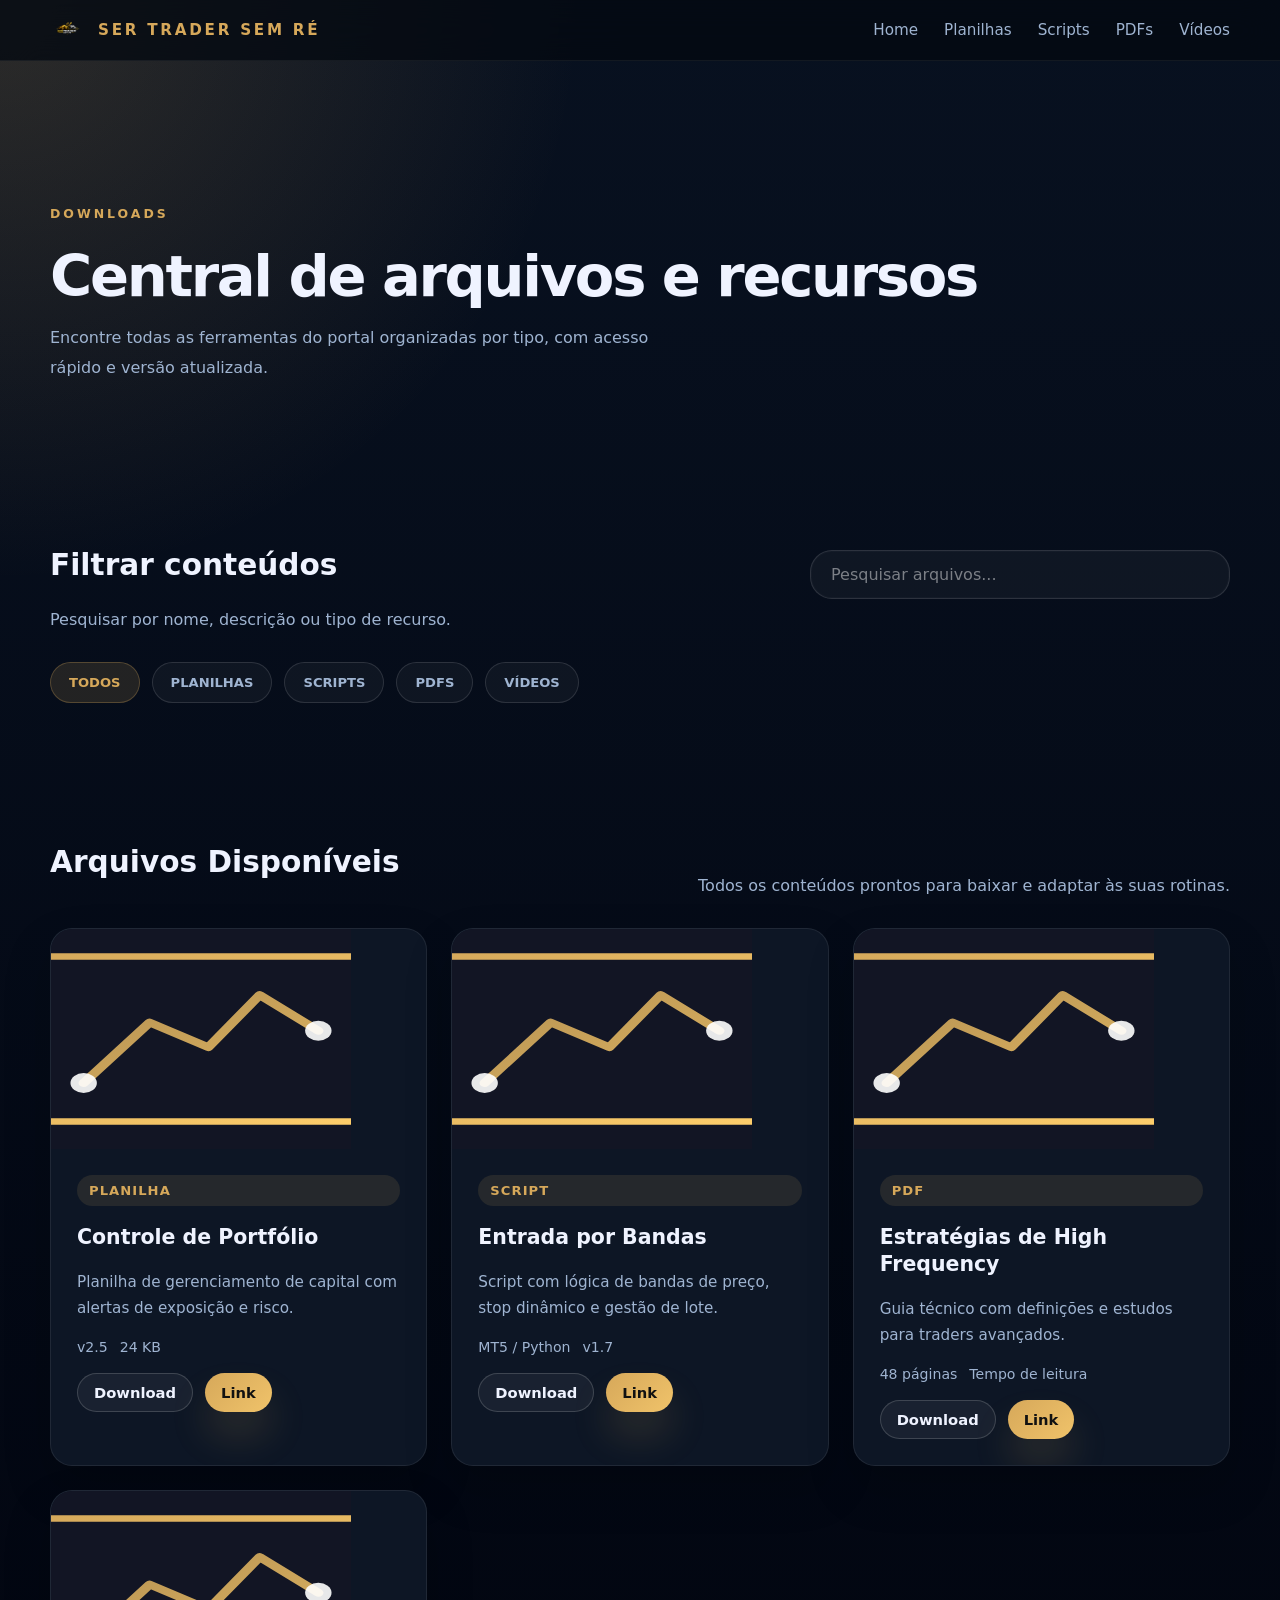
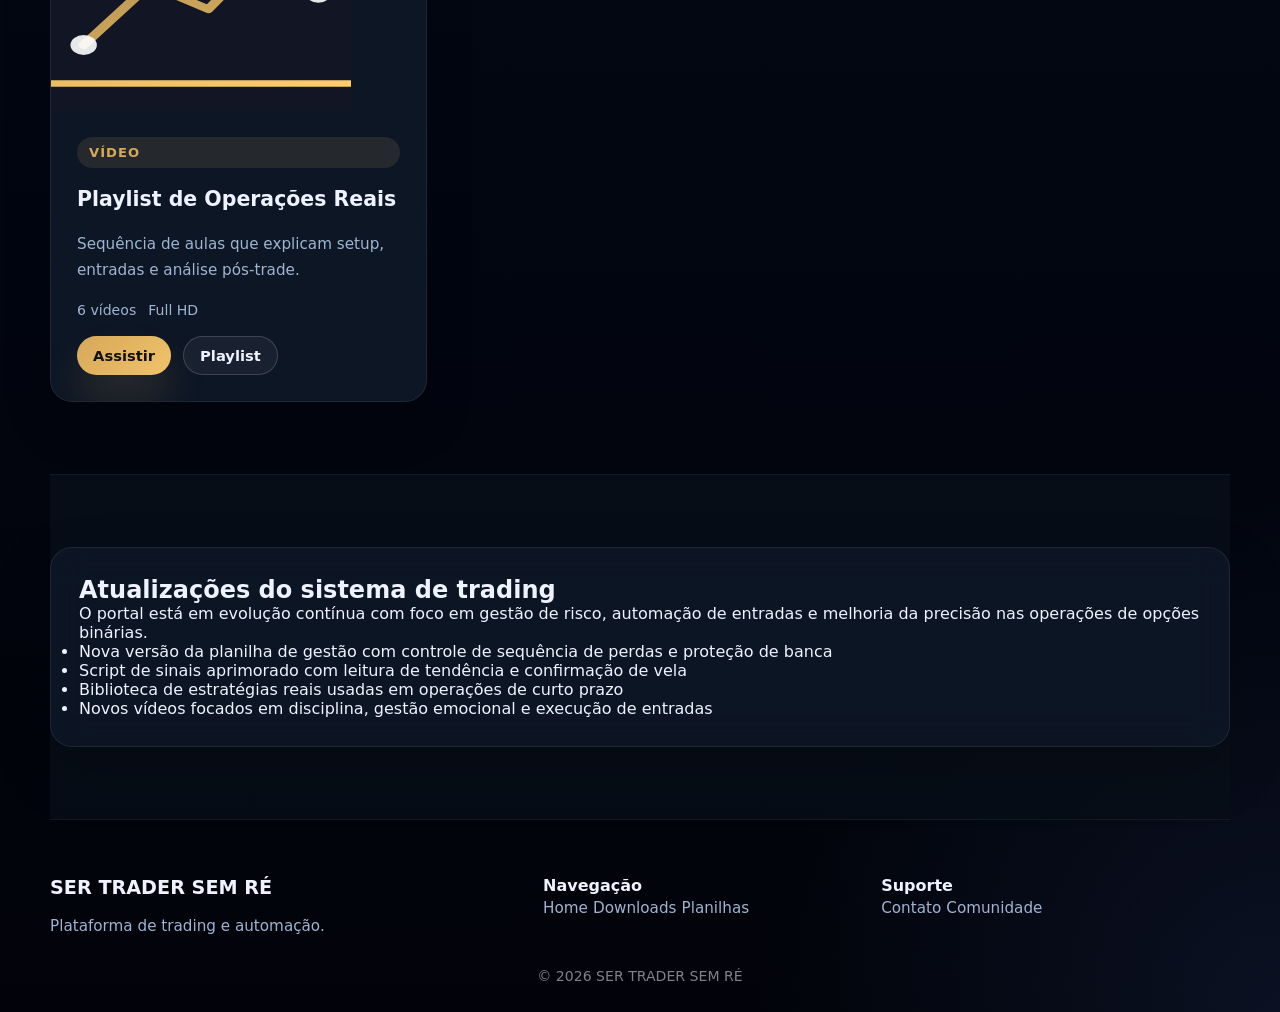
==== downloads.html @ d23b492a "Initial commit: projeto pagina de download" ====
<!DOCTYPE html>
<html lang="pt-BR">
<head>
  <meta charset="UTF-8">
  <meta name="viewport" content="width=device-width, initial-scale=1.0">
  <title>Downloads | SER TRADER SEM RÉ</title>
  <link rel="icon" href="assets/img/logo.png">
  <link rel="stylesheet" href="assets/css/style.css">
</head>
<body>
  <div id="loader" class="loader">
    <div class="spinner"></div>
  </div>
  <!-- Atualize apenas os href="#" para os links reais de download e tutorial. -->

  <header class="topbar">
    <div class="container header-inner">
      <a href="index.html" class="brand"><img src="assets/img/logo.png" alt="Logo" class="logo-header"> SER TRADER SEM RÉ</a>
      <nav class="navbar" id="navbar">
        <a href="index.html">Home</a>
        <a href="planilhas.html">Planilhas</a>
        <a href="scripts.html">Scripts</a>
        <a href="pdfs.html">PDFs</a>
        <a href="videos.html">Vídeos</a>
      </nav>
      <button class="menu-toggle" onclick="toggleMenu()" aria-label="Abrir menu">☰</button>
    </div>
  </header>

  <main>
    <section class="section container page-intro">
      <span class="eyebrow">Downloads</span>
      <h1>Central de arquivos e recursos</h1>
      <p>Encontre todas as ferramentas do portal organizadas por tipo, com acesso rápido e versão atualizada.</p>
    </section>

    <section class="section container" id="searchArea">
      <div class="section-title-row">
        <div>
          <h2>Filtrar conteúdos</h2>
          <p>Pesquisar por nome, descrição ou tipo de recurso.</p>
        </div>
        <input id="searchInput" type="search" placeholder="Pesquisar arquivos..." oninput="filterCards()">
      </div>
      <div class="category-chips" id="categoryChips">
        <button class="chip active" data-filter="all" onclick="setCategory('all')">Todos</button>
        <button class="chip" data-filter="planilha" onclick="setCategory('planilha')">Planilhas</button>
        <button class="chip" data-filter="script" onclick="setCategory('script')">Scripts</button>
        <button class="chip" data-filter="pdf" onclick="setCategory('pdf')">PDFs</button>
        <button class="chip" data-filter="video" onclick="setCategory('video')">Vídeos</button>
      </div>
    </section>

    <section class="section container">
      <div class="section-title-row">
        <h2>Arquivos Disponíveis</h2>
        <p>Todos os conteúdos prontos para baixar e adaptar às suas rotinas.</p>
      </div>
      <div class="grid card-grid">
        <article class="card" data-category="planilha">
          <img src="assets/img/placeholder.svg" alt="Planilha de lucro" class="card-img">
          <div class="card-body">
            <span class="tag">Planilha</span>
            <h3>Controle de Portfólio</h3>
            <p>Planilha de gerenciamento de capital com alertas de exposição e risco.</p>
            <ul class="card-meta">
              <li>v2.5</li>
              <li>24 KB</li>
            </ul>
            <div class="card-actions">
              <a href="#" class="btn btn-outline small">Download</a>
              <a href="#" class="btn btn-gold small">Link</a>
            </div>
          </div>
        </article>

        <article class="card" data-category="script">
          <img src="assets/img/placeholder.svg" alt="Script automatizado" class="card-img">
          <div class="card-body">
            <span class="tag">Script</span>
            <h3>Entrada por Bandas</h3>
            <p>Script com lógica de bandas de preço, stop dinâmico e gestão de lote.</p>
            <ul class="card-meta">
              <li>MT5 / Python</li>
              <li>v1.7</li>
            </ul>
            <div class="card-actions">
              <a href="#" class="btn btn-outline small">Download</a>
              <a href="#" class="btn btn-gold small">Link</a>
            </div>
          </div>
        </article>

        <article class="card" data-category="pdf">
          <img src="assets/img/placeholder.svg" alt="Manual PDF" class="card-img">
          <div class="card-body">
            <span class="tag">PDF</span>
            <h3>Estratégias de High Frequency</h3>
            <p>Guia técnico com definições e estudos para traders avançados.</p>
            <ul class="card-meta">
              <li>48 páginas</li>
              <li>Tempo de leitura</li>
            </ul>
            <div class="card-actions">
              <a href="#" class="btn btn-outline small">Download</a>
              <a href="#" class="btn btn-gold small">Link</a>
            </div>
          </div>
        </article>

        <article class="card" data-category="video">
          <img src="assets/img/placeholder.svg" alt="Canal de vídeos" class="card-img">
          <div class="card-body">
            <span class="tag">Vídeo</span>
            <h3>Playlist de Operações Reais</h3>
            <p>Sequência de aulas que explicam setup, entradas e análise pós-trade.</p>
            <ul class="card-meta">
              <li>6 vídeos</li>
              <li>Full HD</li>
            </ul>
            <div class="card-actions">
              <a href="videos.html" class="btn btn-gold small">Assistir</a>
              <a href="#" class="btn btn-outline small">Playlist</a>
            </div>
          </div>
        </article>
      </div>
    </section>

   <section class="section section-dark container updates-panel">
  <div class="glass-panel">
    <h2>Atualizações do sistema de trading</h2>
    <p>O portal está em evolução contínua com foco em gestão de risco, automação de entradas e melhoria da precisão nas operações de opções binárias.</p>

    <ul>
      <li>Nova versão da planilha de gestão com controle de sequência de perdas e proteção de banca</li>
      <li>Script de sinais aprimorado com leitura de tendência e confirmação de vela</li>
      <li>Biblioteca de estratégias reais usadas em operações de curto prazo</li>
      <li>Novos vídeos focados em disciplina, gestão emocional e execução de entradas</li>
    </ul>
  </div>
</section>
  </main>

  <button id="topButton" class="back-to-top" onclick="scrollToTop()" aria-label="Voltar ao topo">↑</button>

<div id="footer"></div>

<script>
fetch("footer.html")
  .then(res => res.text())
  .then(data => {
    document.getElementById("footer").innerHTML = data;
  });
</script>

  <script src="assets/js/script.js"></script>
</body>
</html>
---- assets/css/style.css ----
﻿:root {
  --bg: #040911;
  --surface: rgba(15, 24, 40, 0.94);
  --surface-2: rgba(8, 11, 20, 0.98);
  --surface-soft: rgba(18, 30, 48, 0.88);
  --text: #eff3ff;
  --muted: #9fb4d1;
  --accent: #d6a85a;
  --accent-2: #f0c36a;
  --border: rgba(255, 255, 255, 0.08);
  --shadow: 0 24px 72px rgba(0, 0, 0, 0.28);
}

* {
  margin: 0;
  padding: 0;
  box-sizing: border-box;
}

html {
  scroll-behavior: smooth;
}

body {
  font-family: Inter, system-ui, -apple-system, BlinkMacSystemFont, 'Segoe UI', sans-serif;
  color: var(--text);
  min-height: 100vh;
  background: radial-gradient(circle at top left, rgba(214, 168, 90, 0.18), transparent 20%),
              radial-gradient(circle at bottom right, rgba(63, 103, 179, 0.14), transparent 18%),
              linear-gradient(180deg, #081120 0%, #020611 65%, #02030a 100%);
}

::selection {
  background: rgba(214, 168, 90, 0.24);
  color: #fff;
}

img {
  display: block;
  max-width: 100%;
}

a {
  color: inherit;
  text-decoration: none;
}

button,
input,
select {
  font: inherit;
}

button {
  cursor: pointer;
}

.container {
  width: min(1180px, 94%);
  margin: 0 auto;
}

.topbar {
  position: sticky;
  top: 0;
  width: 100%;
  z-index: 60;
  background: rgba(4, 9, 17, 0.78);
  border-bottom: 1px solid rgba(255, 255, 255, 0.06);
  backdrop-filter: blur(18px);
}

.topbar.shadow {
  box-shadow: 0 14px 45px rgba(0, 0, 0, 0.18);
}

.header-inner {
  display: flex;
  align-items: center;
  justify-content: space-between;
  gap: 20px;
  padding: 18px 0;
}

.brand {
  display: inline-flex;
  align-items: center;
  gap: 12px;
  font-weight: 700;
  letter-spacing: 0.18em;
  text-transform: uppercase;
  color: var(--accent);
  font-size: 0.95rem;
}

.logo-header {
  width: 36px;
  height: auto;
}

.navbar {
  display: flex;
  gap: 26px;
  align-items: center;
}

.navbar.show {
  display: block;
  position: absolute;
  right: 20px;
  top: 74px;
  width: calc(100% - 40px);
  background: rgba(8, 14, 28, 0.96);
  border: 1px solid rgba(255, 255, 255, 0.08);
  border-radius: 18px;
  padding: 20px;
}

.navbar.show a {
  display: block;
  margin-bottom: 10px;
}

.navbar a {
  color: var(--muted);
  font-size: 0.95rem;
  transition: color 0.25s ease, transform 0.25s ease;
}

.navbar a:hover,
.navbar a:focus-visible {
  color: var(--accent);
  transform: translateY(-1px);
}

.menu-toggle {
  display: none;
  border: 1px solid var(--border);
  background: rgba(255, 255, 255, 0.04);
  color: var(--text);
  border-radius: 14px;
  padding: 10px 14px;
  transition: background 0.25s ease, border-color 0.25s ease;
}

.menu-toggle:hover,
.menu-toggle:focus-visible {
  background: rgba(214, 168, 90, 0.12);
  border-color: rgba(214, 168, 90, 0.24);
}

main {
  padding-top: 70px;
}

.section {
  padding: 72px 0;
}

.section-dark {
  background: rgba(8, 14, 24, 0.86);
  border-top: 1px solid rgba(255, 255, 255, 0.05);
  border-bottom: 1px solid rgba(255, 255, 255, 0.05);
}

.hero {
  padding: 92px 0 78px;
}

.hero-grid {
  display: grid;
  grid-template-columns: 1.45fr 0.95fr;
  gap: 44px;
  align-items: center;
}

.hero-copy {
  max-width: 700px;
}

.eyebrow {
  display: inline-flex;
  margin-bottom: 18px;
  font-size: 0.78rem;
  font-weight: 700;
  letter-spacing: 0.24em;
  text-transform: uppercase;
  color: var(--accent);
}

.hero-copy h1,
.page-intro h1 {
  font-size: clamp(3rem, 4.5vw, 4.8rem);
  line-height: 0.98;
  letter-spacing: -0.04em;
}

.hero-copy p,
.page-intro p,
.section-title-row p {
  margin-top: 24px;
  max-width: 620px;
  color: var(--muted);
  font-size: 1rem;
  line-height: 1.82;
}

.hero-actions {
  display: flex;
  flex-wrap: wrap;
  gap: 14px;
  margin-top: 34px;
}

.page-intro {
  margin-bottom: 24px;
}

.page-intro .eyebrow {
  margin-bottom: 16px;
}

.page-intro h1 {
  margin-top: 12px;
}

.page-intro p {
  margin-top: 18px;
}

.btn {
  display: inline-flex;
  align-items: center;
  justify-content: center;
  gap: 10px;
  padding: 14px 24px;
  border-radius: 999px;
  font-weight: 700;
  transition: transform 0.24s ease, box-shadow 0.24s ease, background 0.24s ease;
}

.btn:hover,
.btn:focus-visible {
  transform: translateY(-2px);
}

.btn-gold {
  color: #111;
  background: linear-gradient(135deg, var(--accent), var(--accent-2));
  box-shadow: 0 24px 38px rgba(214, 168, 90, 0.16);
}

.btn-outline {
  border: 1px solid rgba(255, 255, 255, 0.16);
  color: var(--text);
  background: rgba(255, 255, 255, 0.05);
}

.btn-full {
  width: 100%;
}

.btn.small {
  padding: 10px 16px;
  font-size: 0.92rem;
}

.glass-card,
.glass-panel,
.card,
.stat-card,
.highlight-card,
.footer-grid > div,
.about-points .point,
input[type="search"],
.chip {
  border-radius: 22px;
}

.glass-card,
.glass-panel {
  background: rgba(15, 24, 40, 0.76);
  border: 1px solid rgba(255, 255, 255, 0.08);
  box-shadow: 0 24px 60px rgba(0, 0, 0, 0.18);
  backdrop-filter: blur(18px);
  padding: 28px;
}

.highlight-card {
  display: grid;
  gap: 18px;
}

.highlight-card .label,
.video-block .label {
  text-transform: uppercase;
  color: var(--accent);
  letter-spacing: 0.18em;
  font-size: 0.78rem;
}

.highlight-card h2,
.feature-grid h2,
.video-block h2 {
  font-size: 1.9rem;
  line-height: 1.12;
}

.highlight-card p,
.video-block p,
.feature-grid p {
  color: var(--muted);
  line-height: 1.72;
}

.stats-row {
  display: grid;
  gap: 16px;
  grid-template-columns: repeat(2, minmax(0, 1fr));
}

.stats-row div {
  background: rgba(255, 255, 255, 0.04);
  border: 1px solid rgba(255, 255, 255, 0.06);
  padding: 18px 20px;
  border-radius: 18px;
}

.stats-row span {
  display: block;
  color: var(--muted);
  font-size: 0.88rem;
  margin-bottom: 8px;
}

.stats-row strong {
  display: block;
  font-size: 1.1rem;
}

.section-title-row {
  display: flex;
  align-items: flex-start;
  justify-content: space-between;
  gap: 22px;
  flex-wrap: wrap;
  margin-bottom: 28px;
}

.section-title-row h2 {
  font-size: clamp(1.85rem, 2.3vw, 2.4rem);
  line-height: 1.05;
}

.section-title-row p {
  max-width: 620px;
}

.search-row {
  display: flex;
  justify-content: space-between;
  gap: 24px;
  flex-wrap: wrap;
  align-items: center;
  margin-bottom: 24px;
}

input[type="search"] {
  min-width: 320px;
  max-width: 420px;
  width: 100%;
  outline: none;
  border: 1px solid rgba(255, 255, 255, 0.12);
  background: rgba(255, 255, 255, 0.04);
  color: var(--text);
  padding: 14px 20px;
  box-shadow: inset 0 0 0 1px rgba(255, 255, 255, 0.02);
}

input[type="search"]::placeholder {
  color: rgba(255, 255, 255, 0.45);
}

.category-chips {
  display: flex;
  flex-wrap: wrap;
  gap: 12px;
}

.chip {
  border: 1px solid rgba(255, 255, 255, 0.12);
  background: rgba(255, 255, 255, 0.04);
  color: var(--muted);
  padding: 12px 18px;
  text-transform: uppercase;
  font-size: 0.82rem;
  font-weight: 700;
  transition: background 0.24s ease, border-color 0.24s ease, color 0.24s ease;
}

.chip:hover,
.chip.active {
  background: rgba(214, 168, 90, 0.14);
  border-color: rgba(214, 168, 90, 0.28);
  color: var(--accent);
}

.grid {
  display: grid;
  gap: 24px;
}

.card-grid {
  grid-template-columns: repeat(3, minmax(0, 1fr));
}

.card {
  background: rgba(15, 24, 40, 0.92);
  border: 1px solid rgba(255, 255, 255, 0.08);
  box-shadow: 0 22px 48px rgba(0, 0, 0, 0.18);
  overflow: hidden;
  transition: transform 0.3s ease, border-color 0.3s ease, box-shadow 0.3s ease;
}

.card:hover {
  transform: translateY(-6px);
  border-color: rgba(214, 168, 90, 0.26);
  box-shadow: 0 30px 70px rgba(0, 0, 0, 0.22);
}

.card-img {
  height: 220px;
  object-fit: cover;
  transition: transform 0.3s ease;
}

.card:hover .card-img {
  transform: scale(1.03);
}

.card-body {
  padding: 26px;
  display: grid;
  gap: 18px;
}

.tag {
  display: inline-flex;
  padding: 8px 12px;
  border-radius: 999px;
  background: rgba(214, 168, 90, 0.12);
  color: var(--accent);
  font-size: 0.82rem;
  font-weight: 700;
  letter-spacing: 0.08em;
  text-transform: uppercase;
}

.card h3 {
  font-size: 1.28rem;
  line-height: 1.32;
}

.card p {
  color: var(--muted);
  font-size: 0.95rem;
  line-height: 1.72;
}

.card-meta {
  display: flex;
  flex-wrap: wrap;
  gap: 12px;
  list-style: none;
  color: var(--muted);
  font-size: 0.88rem;
}

.card-actions {
  display: flex;
  flex-wrap: wrap;
  gap: 12px;
}

.stats-grid {
  grid-template-columns: repeat(4, minmax(0, 1fr));
}

.stat-card {
  background: rgba(255, 255, 255, 0.03);
  border: 1px solid rgba(255, 255, 255, 0.08);
  padding: 28px 24px;
  text-align: left;
  transition: transform 0.25s ease, box-shadow 0.25s ease;
}

.stat-card:hover {
  transform: translateY(-3px);
  box-shadow: 0 22px 40px rgba(0, 0, 0, 0.14);
}

.stat-card span {
  display: block;
  font-size: 2.4rem;
  margin-bottom: 14px;
  color: var(--accent);
}

.stat-card p {
  color: var(--muted);
  line-height: 1.8;
}

.about-grid {
  display: grid;
  grid-template-columns: 1.15fr 0.85fr;
  gap: 36px;
  align-items: start;
}

.about-section h2 {
  font-size: 2.4rem;
  line-height: 1.08;
}

.about-section p {
  color: var(--muted);
  line-height: 1.85;
  margin-top: 18px;
}

.about-points {
  display: grid;
  gap: 16px;
}

.about-points .point {
  background: rgba(255, 255, 255, 0.03);
  border: 1px solid rgba(255, 255, 255, 0.08);
  padding: 22px;
  box-shadow: inset 0 0 0 1px rgba(255, 255, 255, 0.01);
}

.about-points .point strong {
  display: block;
  margin-bottom: 10px;
  font-size: 1rem;
  color: var(--text);
}

.feature-panel {
  padding-top: 16px;
}

.feature-grid {
  display: grid;
  grid-template-columns: 1.1fr 0.9fr;
  gap: 26px;
  align-items: start;
}

.feature-list {
  list-style: none;
  padding-left: 0;
  display: grid;
  gap: 12px;
  margin: 24px 0;
}

.feature-list li::before {
  content: "•";
  color: var(--accent);
  display: inline-block;
  width: 1.2em;
}

.video-block {
  background: rgba(15, 24, 40, 0.76);
  border: 1px solid rgba(255, 255, 255, 0.08);
  padding: 24px;
}

.video-wrapper {
  margin-top: 18px;
  border-radius: 18px;
  overflow: hidden;
  box-shadow: inset 0 0 0 1px rgba(255, 255, 255, 0.04);
}

.video-wrapper iframe {
  width: 100%;
  min-height: 240px;
}

.mini-card {
  background: rgba(15, 24, 40, 0.9);
  border: 1px solid rgba(255, 255, 255, 0.08);
  padding: 24px;
  box-shadow: 0 18px 36px rgba(0, 0, 0, 0.12);
}

.mini-card h3 {
  margin-bottom: 12px;
}

.howto-section .step-card {
  background: rgba(15, 24, 40, 0.92);
  border: 1px solid rgba(255, 255, 255, 0.08);
  padding: 26px;
  transition: transform 0.25s ease, box-shadow 0.25s ease;
}

.steps-grid {
  display: grid;
  grid-template-columns: repeat(3, minmax(0, 1fr));
  gap: 20px;
}

.step-card:hover {
  transform: translateY(-4px);
  box-shadow: 0 26px 40px rgba(0, 0, 0, 0.15);
}

.step-card span {
  display: inline-flex;
  align-items: center;
  justify-content: center;
  width: 36px;
  height: 36px;
  border-radius: 50%;
  background: rgba(214, 168, 90, 0.16);
  color: var(--accent);
  font-weight: 700;
  margin-bottom: 16px;
}

.back-to-top {
  position: fixed;
  right: 22px;
  bottom: 22px;
  width: 48px;
  height: 48px;
  border-radius: 50%;
  border: none;
  color: var(--text);
  background: rgba(214, 168, 90, 0.14);
  backdrop-filter: blur(12px);
  display: none;
  place-items: center;
  box-shadow: 0 16px 30px rgba(0, 0, 0, 0.24);
  transition: transform 0.25s ease, background 0.25s ease;
}

.back-to-top:hover,
.back-to-top:focus-visible {
  transform: translateY(-2px);
  background: rgba(214, 168, 90, 0.22);
}

.footer {
  padding: 56px 0 28px;
}

.footer-grid {
  display: grid;
  grid-template-columns: 1.2fr 0.8fr 0.9fr;
  gap: 28px;
  align-items: flex-start;
}

.footer h3 {
  font-size: 1.2rem;
  margin-bottom: 14px;
}

.footer p,
.footer a {
  color: var(--muted);
  font-size: 0.95rem;
  line-height: 1.8;
}

.footer-links {
  display: flex;
  flex-direction: column;
  gap: 12px;
}

.footer-links a:hover,
.footer-contact a:hover {
  color: var(--accent);
}

.footer-contact a {
  display: inline-block;
  margin-top: 12px;
  text-decoration: none;
  color: var(--text);
}

.footer-bottom {
  margin-top: 28px;
  text-align: center;
  color: rgba(255, 255, 255, 0.5);
  font-size: 0.88rem;
}

.loader {
  position: fixed;
  inset: 0;
  background: #0f172b;
  display: flex;
  align-items: center;
  justify-content: center;
  z-index: 9999;
}

.spinner {
  width: 45px;
  height: 45px;
  border: 4px solid rgba(255, 255, 255, 0.14);
  border-top: 4px solid var(--accent);
  border-radius: 50%;
  animation: spin 1s linear infinite;
}

@keyframes spin {
  to { transform: rotate(360deg); }
}

button:focus-visible,
a:focus-visible,
input:focus-visible {
  outline: 2px solid rgba(214, 168, 90, 0.8);
  outline-offset: 3px;
}

@media (max-width: 1024px) {
  .hero-grid,
  .about-grid,
  .footer-grid,
  .feature-grid,
  .stats-grid,
  .steps-grid {
    grid-template-columns: 1fr;
  }

  .section-title-row {
    flex-direction: column;
  }
}

@media (max-width: 880px) {
  .hero {
    padding-top: 82px;
  }

  .section {
    padding: 52px 0;
  }

  .search-row {
    flex-direction: column;
    align-items: stretch;
  }

  .card-grid {
    grid-template-columns: 1fr;
  }

  .stats-grid {
    grid-template-columns: 1fr 1fr;
  }

  .navbar {
    display: none;
  }

  .menu-toggle {
    display: inline-flex;
  }
}

@media (max-width: 600px) {
  .hero-copy h1,
  .page-intro h1 {
    font-size: 2.6rem;
  }

  .stats-grid {
    grid-template-columns: 1fr;
  }

  .section {
    padding: 40px 0;
  }

  .section-title-row {
    gap: 14px;
  }

  input[type="search"] {
    max-width: 100%;
  }
}
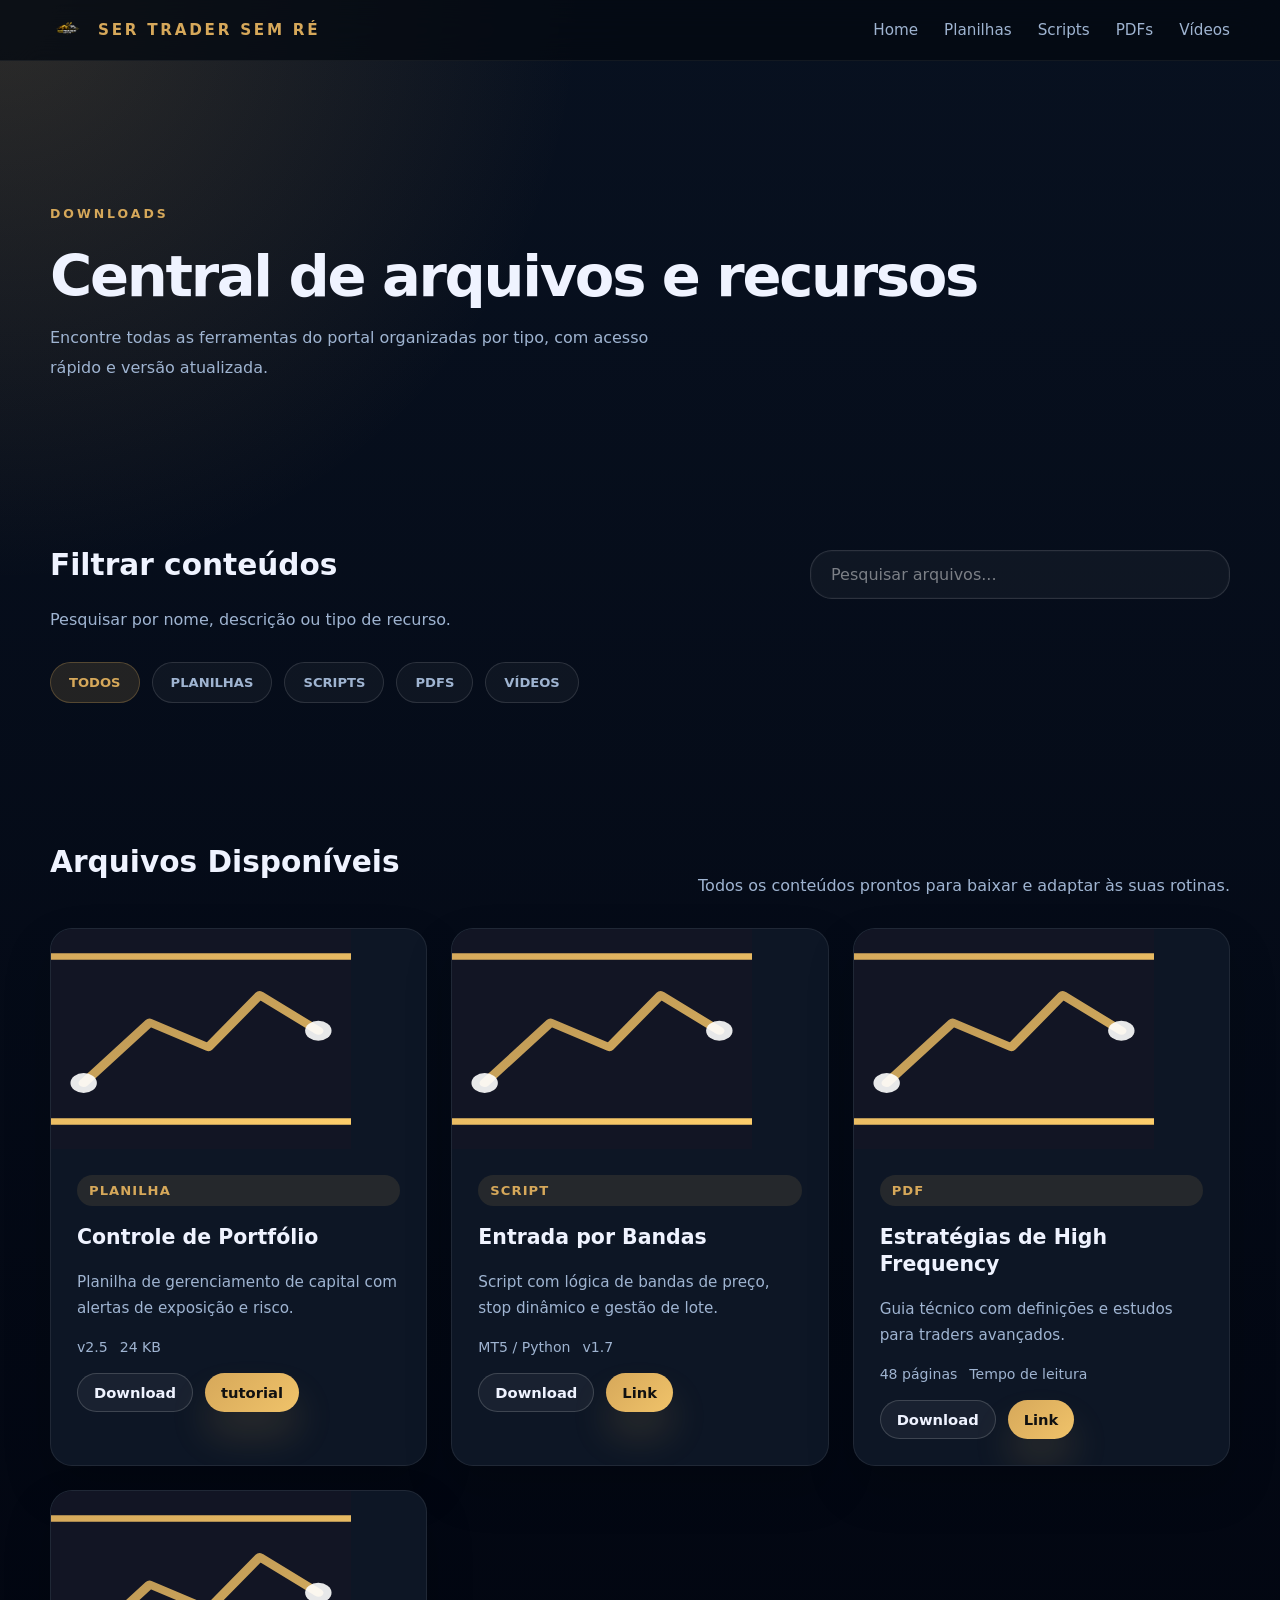
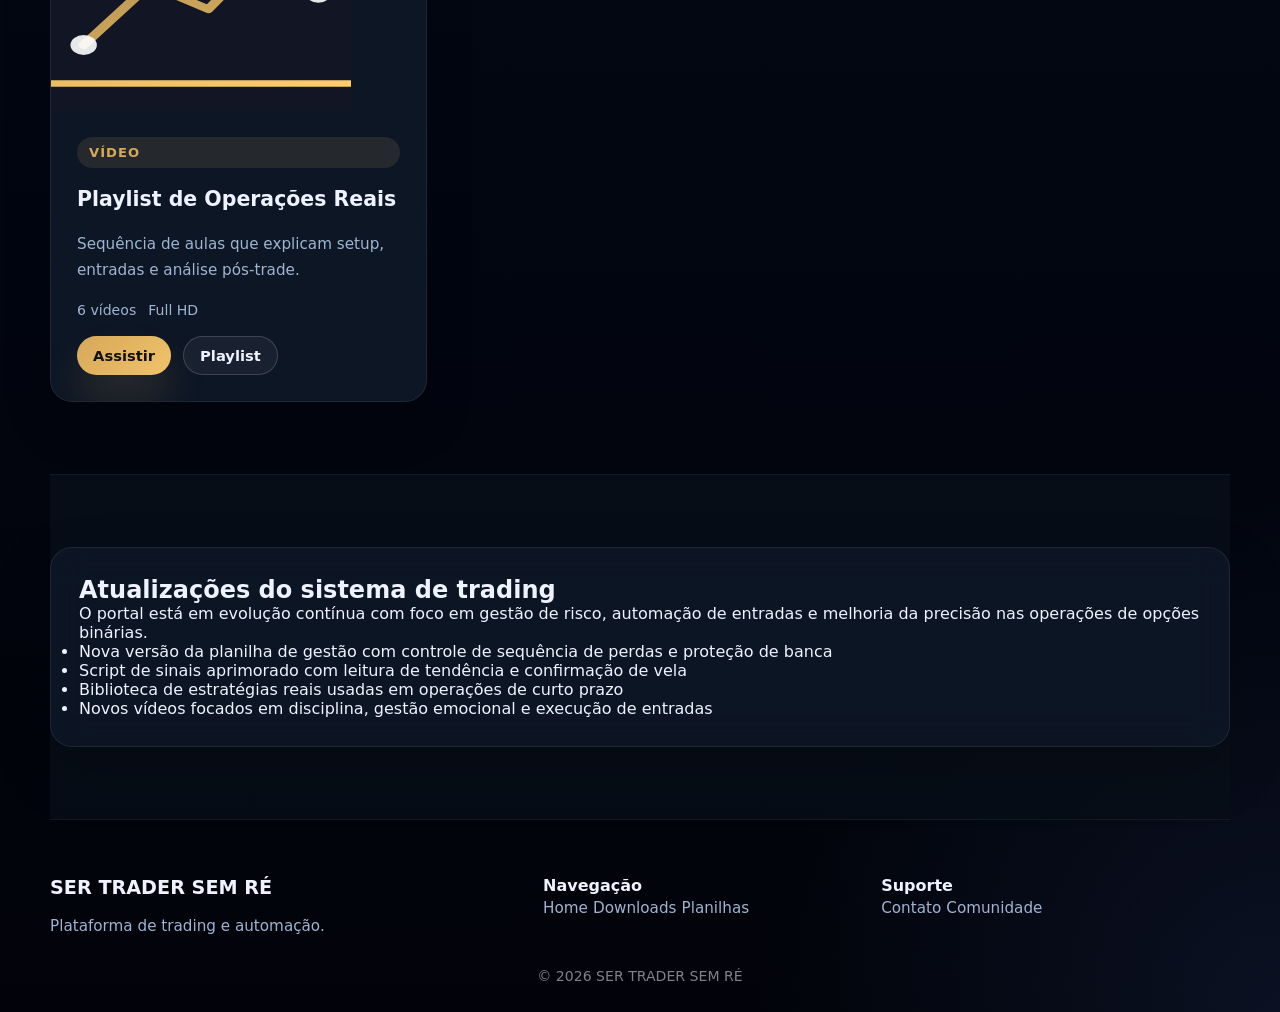
==== commit a4a0a5fb: "Update downloads.html" ====
--- a/downloads.html
+++ b/downloads.html
@@ -68,8 +68,8 @@
               <li>24 KB</li>
             </ul>
             <div class="card-actions">
-              <a href="#" class="btn btn-outline small">Download</a>
-              <a href="#" class="btn btn-gold small">Link</a>
+              <a href="https://drive.google.com/uc?export=download&id=1G3DF3JTWrK-L3QcESLoQUX_XaA9xsoX_" class="btn btn-outline small">Download</a>
+              <a href="#" class="btn btn-gold small">tutorial</a>
             </div>
           </div>
         </article>
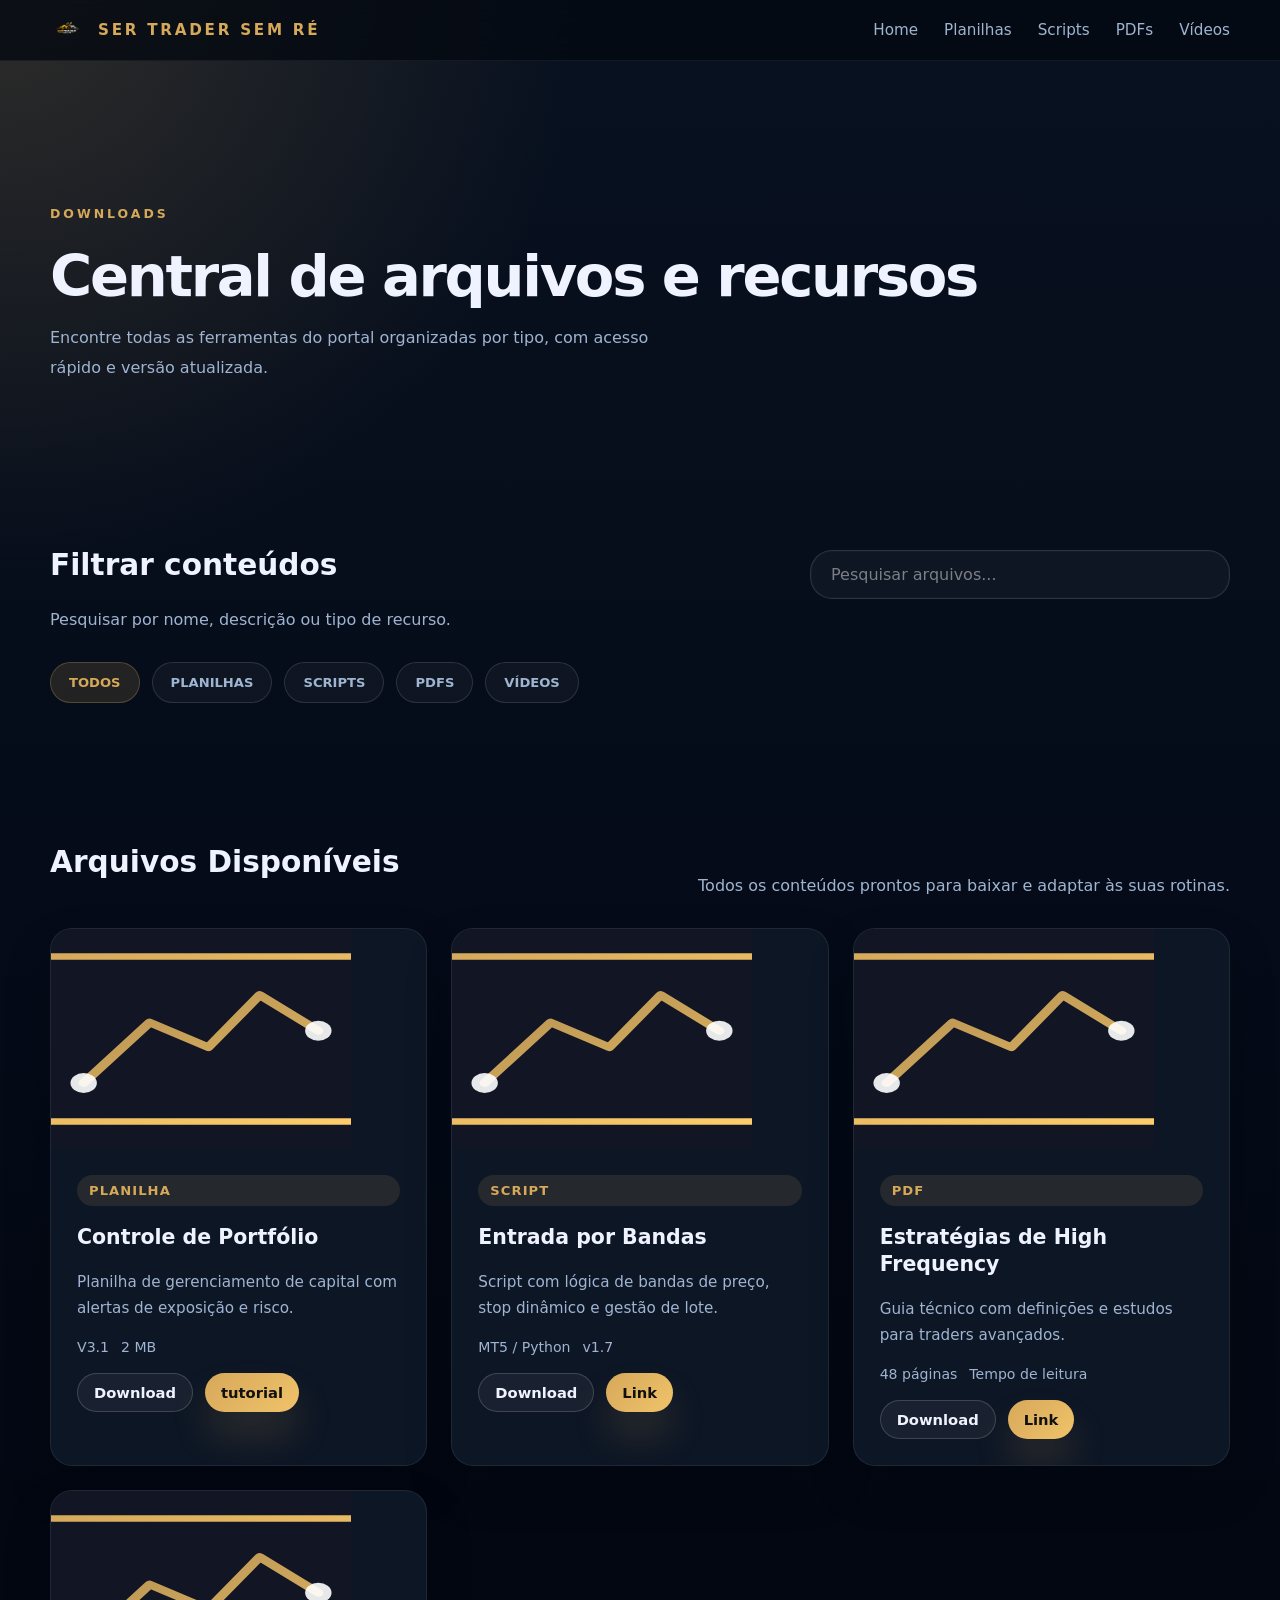
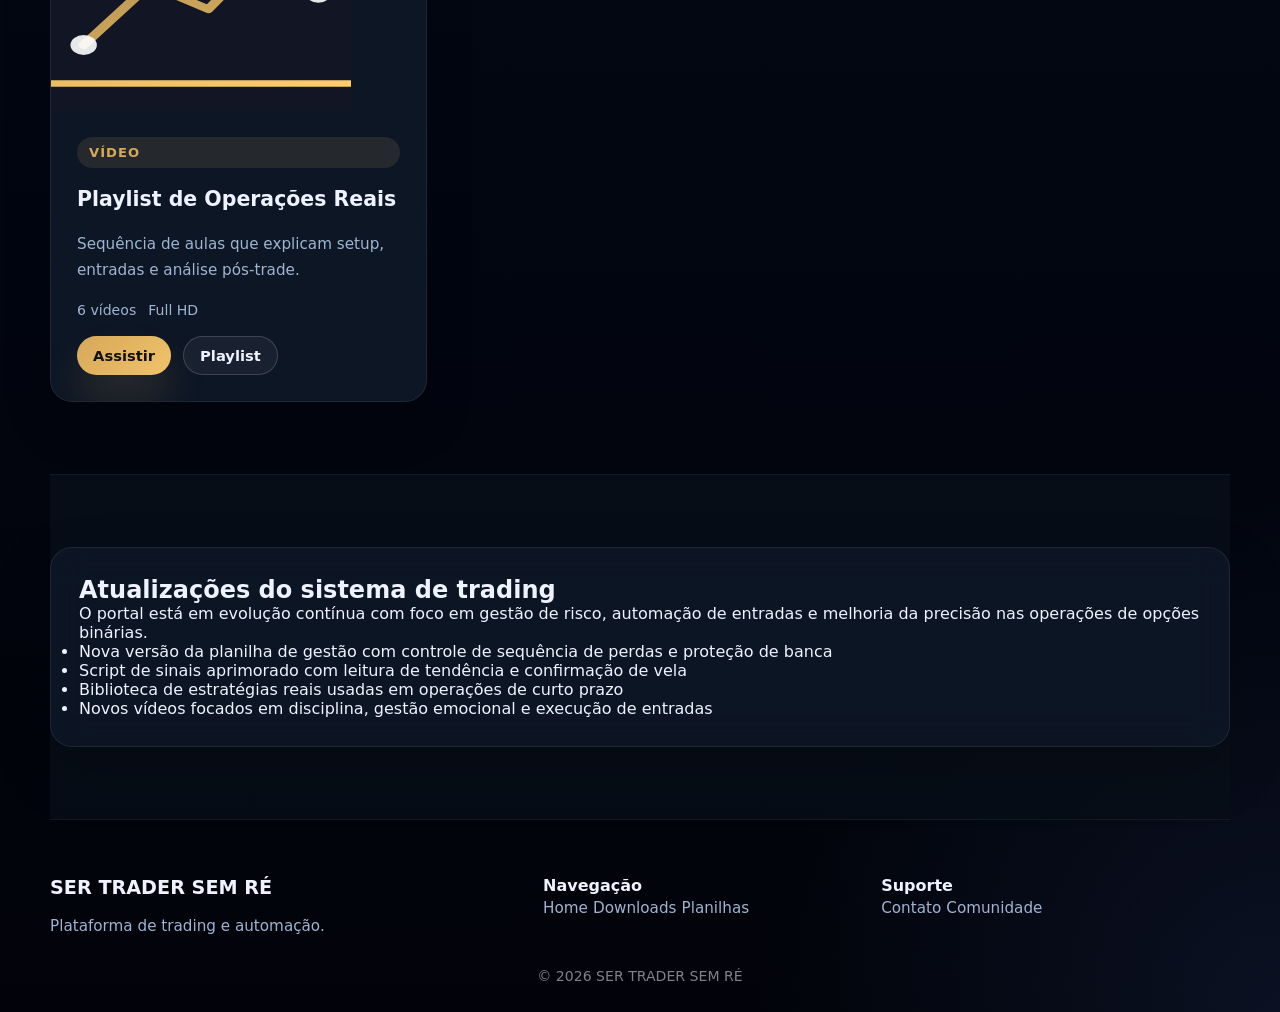
==== commit 6de7a6ef: "Update downloads.html" ====
--- a/downloads.html
+++ b/downloads.html
@@ -64,8 +64,8 @@
             <h3>Controle de Portfólio</h3>
             <p>Planilha de gerenciamento de capital com alertas de exposição e risco.</p>
             <ul class="card-meta">
-              <li>v2.5</li>
-              <li>24 KB</li>
+              <li>V3.1</li>
+              <li>2 MB</li>
             </ul>
             <div class="card-actions">
               <a href="https://drive.google.com/uc?export=download&id=1G3DF3JTWrK-L3QcESLoQUX_XaA9xsoX_" class="btn btn-outline small">Download</a>
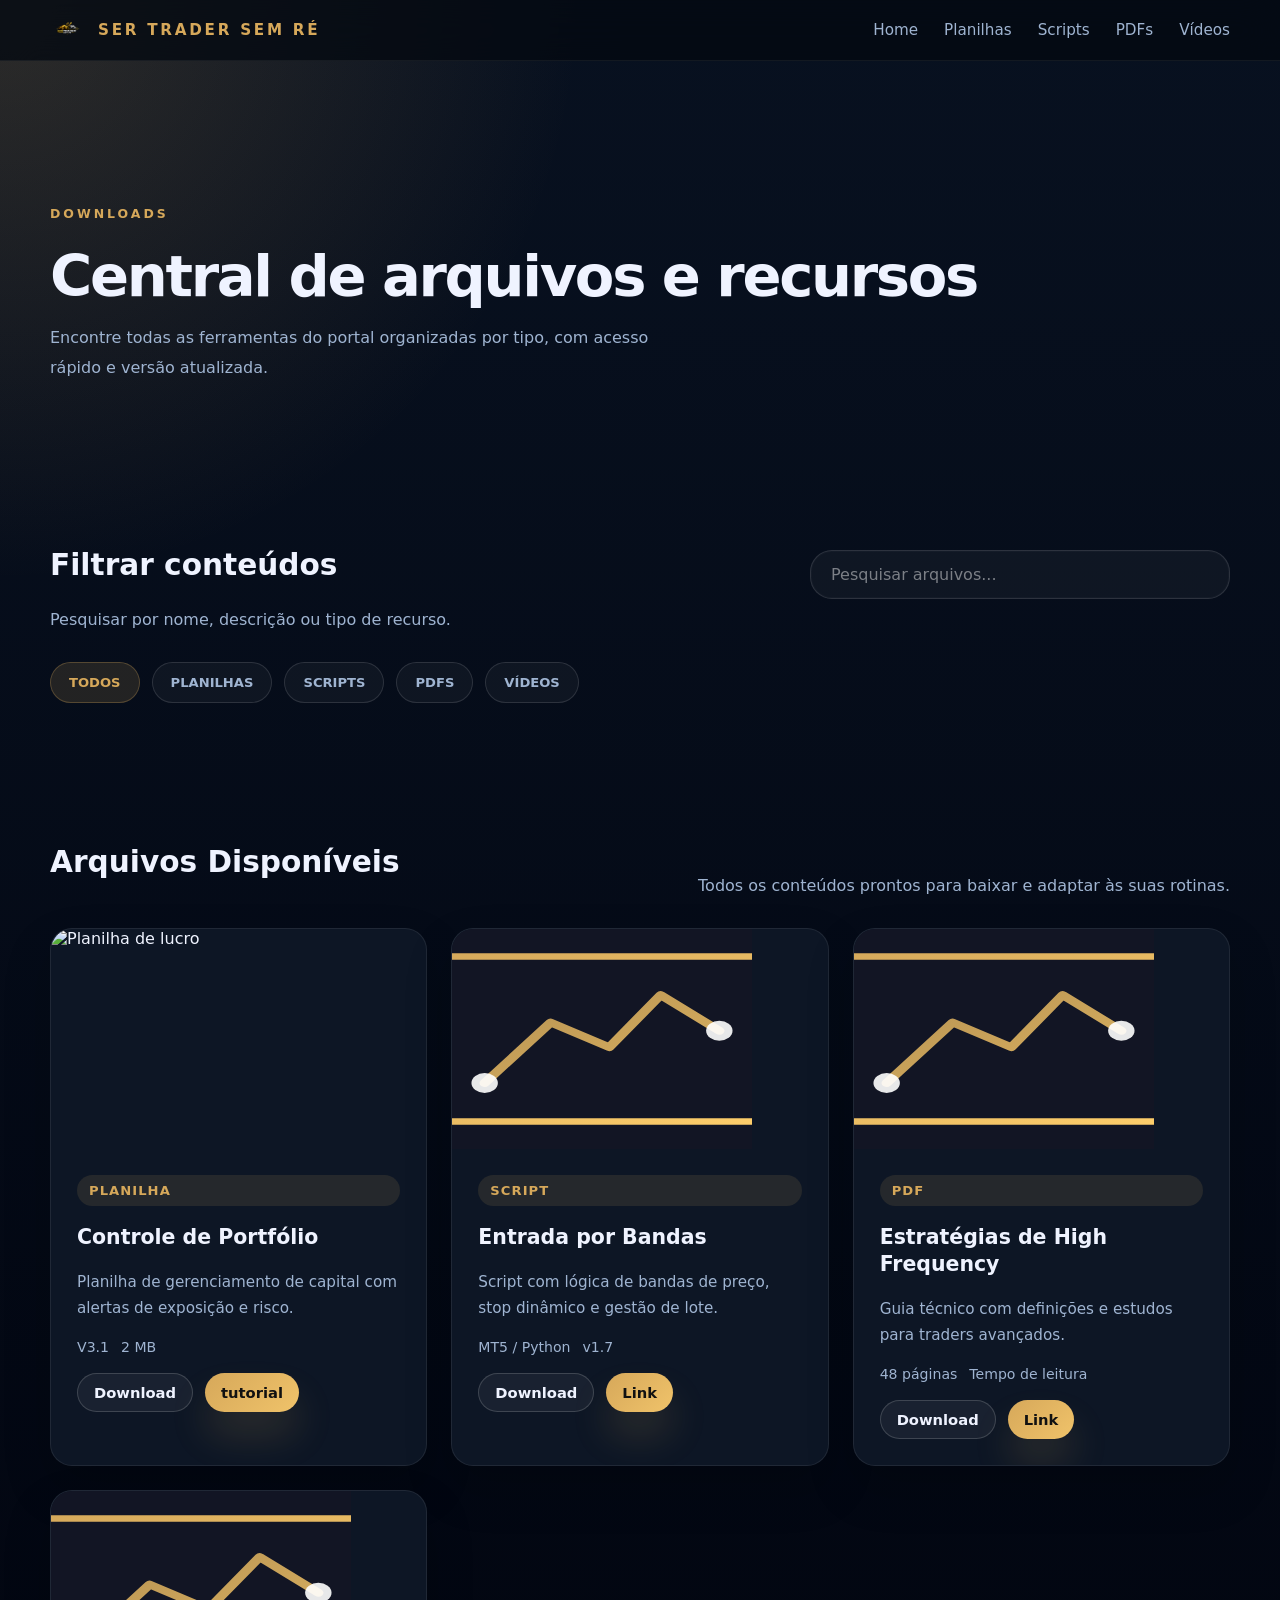
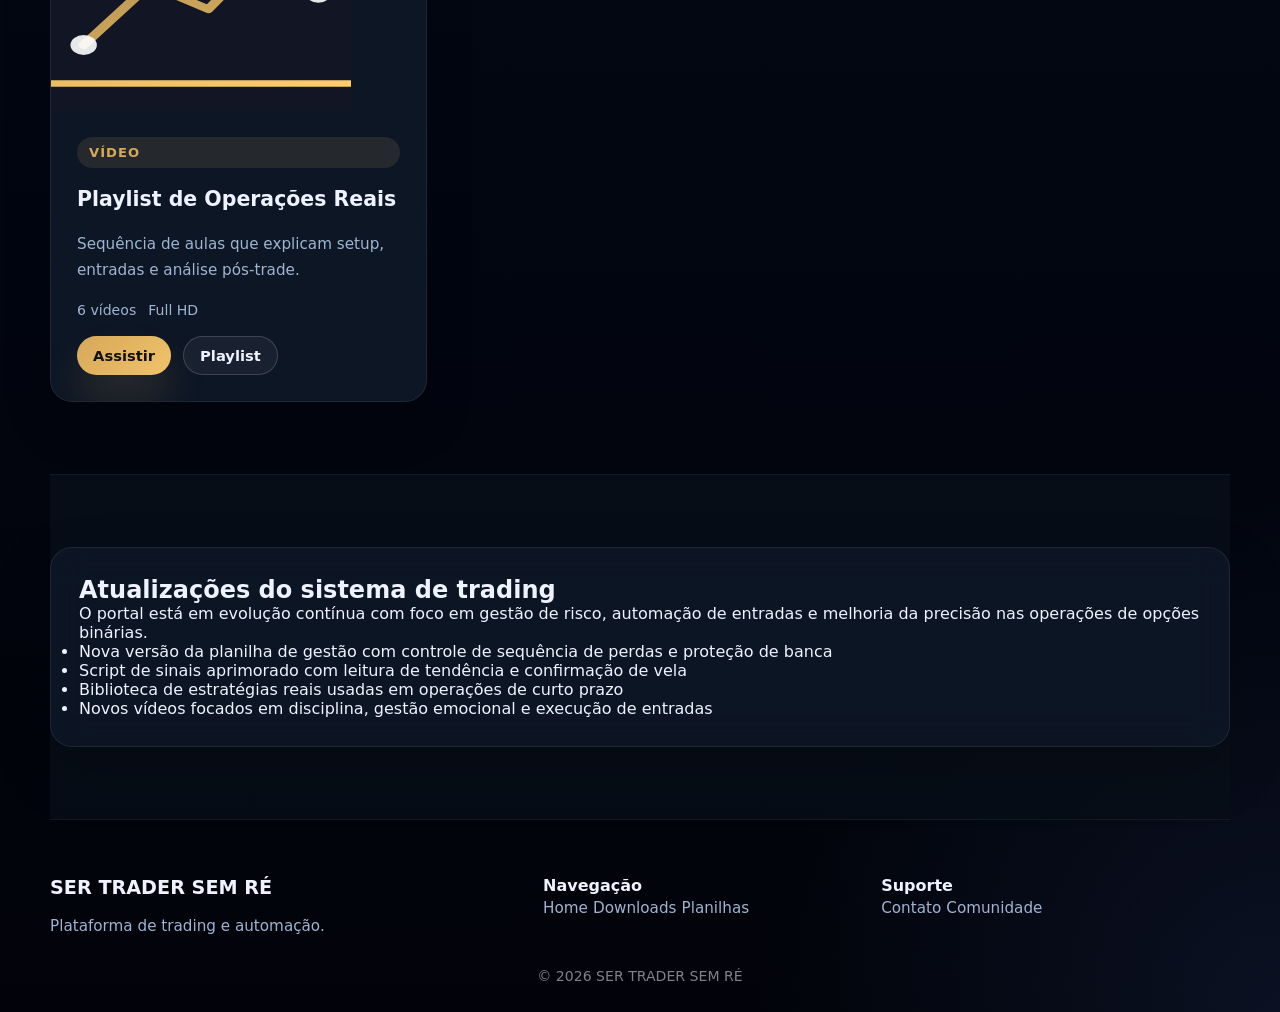
==== commit cd072471: "Update downloads.html" ====
--- a/downloads.html
+++ b/downloads.html
@@ -58,7 +58,7 @@
       </div>
       <div class="grid card-grid">
         <article class="card" data-category="planilha">
-          <img src="assets/img/placeholder.svg" alt="Planilha de lucro" class="card-img">
+          <img src="https://res.cloudinary.com/dgj5l53mw/image/upload/v1778714224/planillll_yj5vjv.png" alt="Planilha de lucro" class="card-img">
           <div class="card-body">
             <span class="tag">Planilha</span>
             <h3>Controle de Portfólio</h3>
